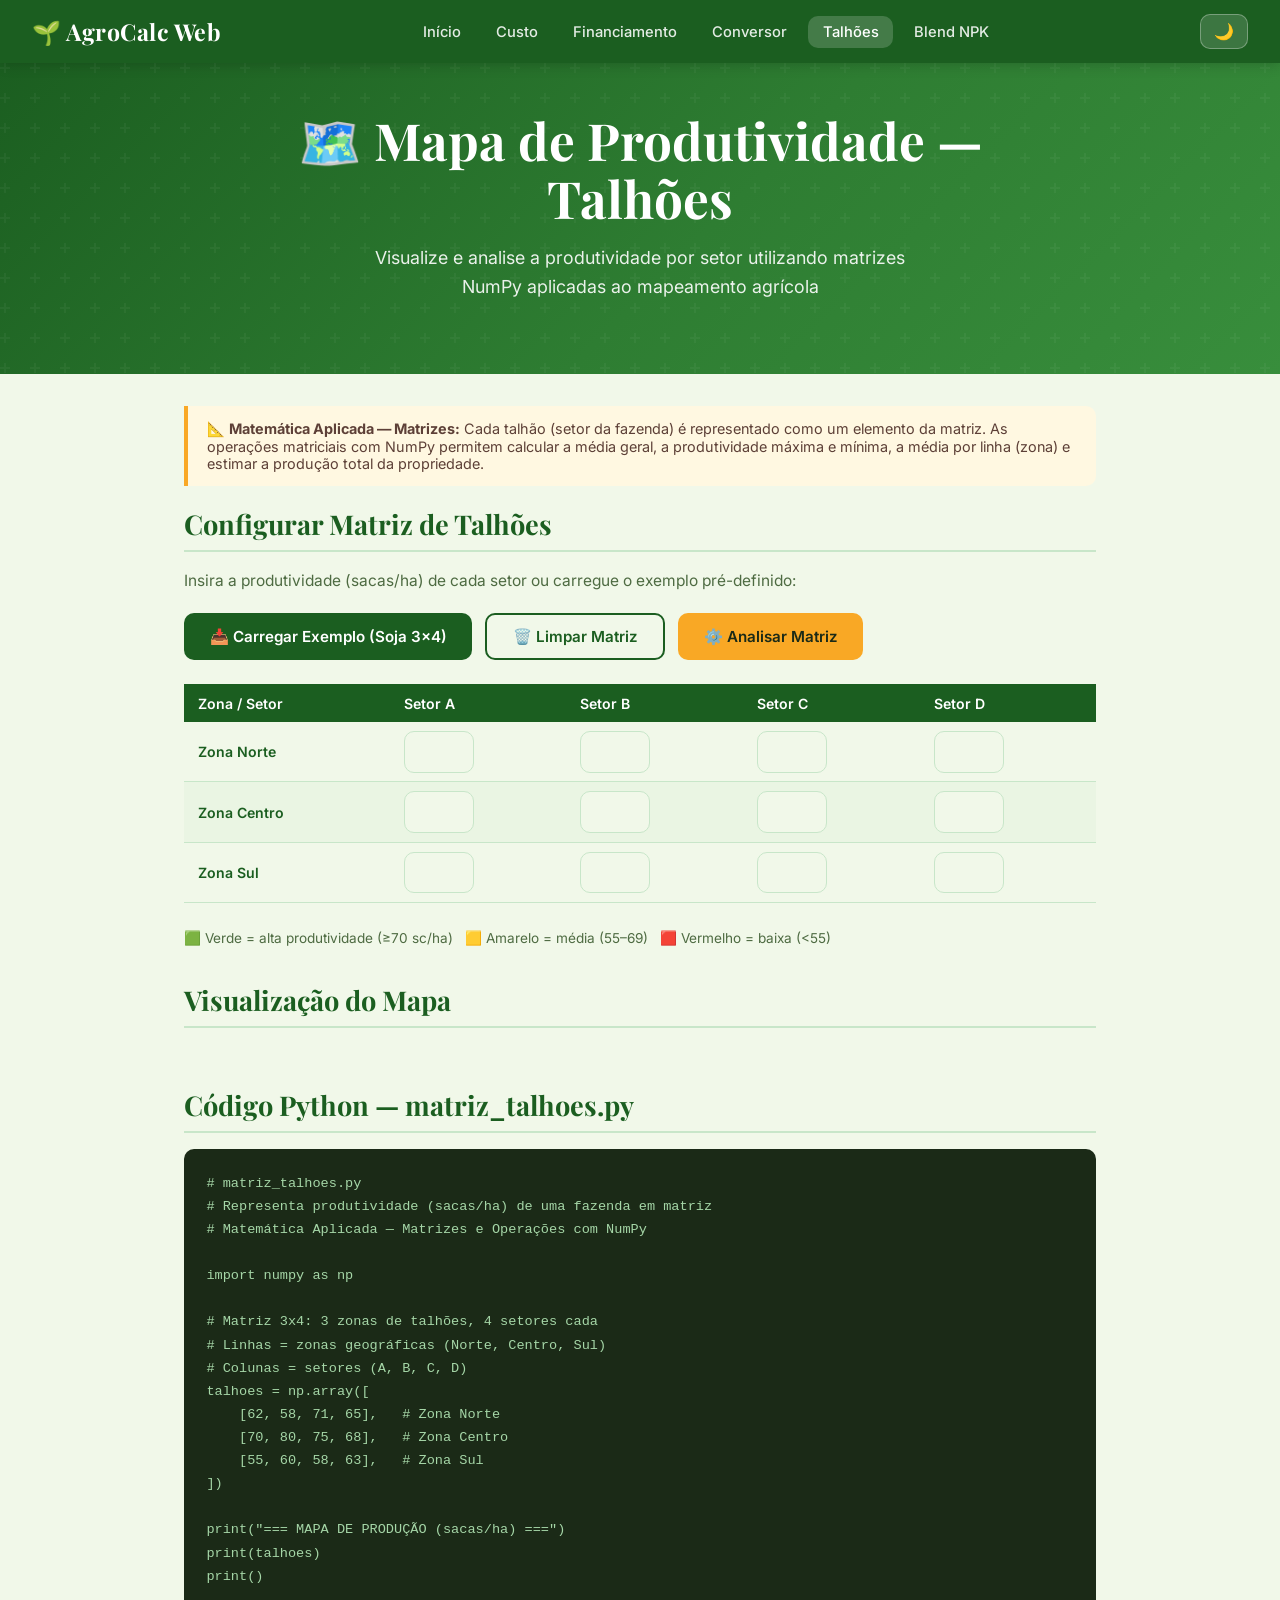
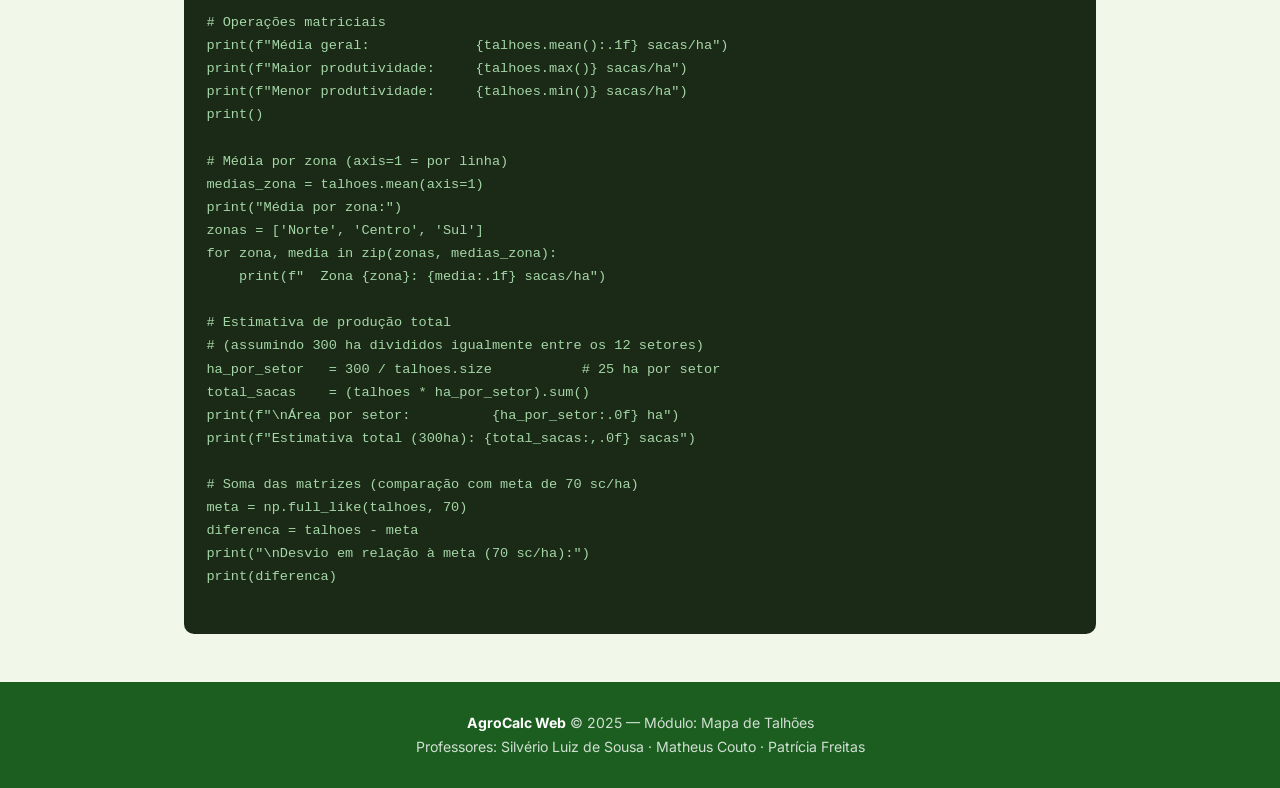
==== talhoes.html @ 4068cd6c "Add files via upload" ====
<!DOCTYPE html>
<html lang="pt-BR">
<head>
  <meta charset="UTF-8">
  <meta name="viewport" content="width=device-width, initial-scale=1.0">
  <title>AgroCalc Web — Mapa de Talhões</title>
  <link rel="stylesheet" href="style.css">
  <link href="https://fonts.googleapis.com/css2?family=Playfair+Display:wght@600;700&family=Inter:wght@400;500;600;700&display=swap" rel="stylesheet">
</head>
<body>

<header>
  <nav class="navbar">
    <div class="logo">🌱 AgroCalc Web</div>
    <ul class="nav-links" id="navLinks">
      <li><a href="index.html">Início</a></li>
      <li><a href="custo.html">Custo</a></li>
      <li><a href="financiamento.html">Financiamento</a></li>
      <li><a href="conversor.html">Conversor</a></li>
      <li><a href="talhoes.html" class="ativo">Talhões</a></li>
      <li><a href="blend.html">Blend NPK</a></li>
    </ul>
    <button class="btn-tema" id="btnTema" title="Alternar tema">🌙</button>
    <button class="hamburger" id="hamburger" aria-label="Menu" aria-expanded="false">
      <span></span><span></span><span></span>
    </button>
  </nav>
</header>

<main>
  <section class="hero" style="padding:3rem 2rem 2.5rem;">
    <div class="hero-conteudo">
      <h1>🗺️ Mapa de Produtividade — Talhões</h1>
      <p>Visualize e analise a produtividade por setor utilizando matrizes NumPy aplicadas ao mapeamento agrícola</p>
    </div>
  </section>

  <section class="secao-conteudo">

    <div class="aviso">
      📐 <strong>Matemática Aplicada — Matrizes:</strong> Cada talhão (setor da fazenda) é representado como um elemento da matriz. As operações matriciais com NumPy permitem calcular a média geral, a produtividade máxima e mínima, a média por linha (zona) e estimar a produção total da propriedade.
    </div>

    <!-- Configuração da matriz -->
    <h2>Configurar Matriz de Talhões</h2>
    <p style="margin-bottom:1.2rem; color:var(--cor-texto-suave);">Insira a produtividade (sacas/ha) de cada setor ou carregue o exemplo pré-definido:</p>

    <div style="display:flex; gap:0.8rem; flex-wrap:wrap; margin-bottom:1.5rem;">
      <button class="btn" onclick="carregarExemplo()">📥 Carregar Exemplo (Soja 3×4)</button>
      <button class="btn btn-outline" onclick="limparMatriz()">🗑️ Limpar Matriz</button>
      <button class="btn btn-destaque" onclick="analisarMatriz()">⚙️ Analisar Matriz</button>
    </div>

    <!-- Inputs da matriz 3x4 -->
    <div style="overflow-x:auto; margin-bottom:1.5rem;">
      <table id="tabelaInput" style="min-width:360px;">
        <thead>
          <tr>
            <th>Zona / Setor</th>
            <th>Setor A</th>
            <th>Setor B</th>
            <th>Setor C</th>
            <th>Setor D</th>
          </tr>
        </thead>
        <tbody id="inputBody"></tbody>
      </table>
    </div>

    <p style="font-size:0.85rem; color:var(--cor-texto-suave);">
      🟩 Verde = alta produtividade (≥70 sc/ha) &nbsp; 🟨 Amarelo = média (55–69) &nbsp; 🟥 Vermelho = baixa (&lt;55)
    </p>

    <!-- Resultado da análise -->
    <div class="resultado-box" id="resultadoTalhao" style="margin-top:1.5rem;">
      <h4>📊 Análise Matricial</h4>
      <div class="resultado-item"><span>Média Geral</span><span class="valor" id="mediaGeral">—</span></div>
      <div class="resultado-item"><span>Maior produtividade</span><span class="valor" id="maiorProd">—</span></div>
      <div class="resultado-item"><span>Menor produtividade</span><span class="valor" id="menorProd">—</span></div>
      <div class="resultado-item"><span>Média Zona Norte</span><span class="valor" id="mediaNorte">—</span></div>
      <div class="resultado-item"><span>Média Zona Centro</span><span class="valor" id="mediaCentro">—</span></div>
      <div class="resultado-item"><span>Média Zona Sul</span><span class="valor" id="mediaSul">—</span></div>
      <div class="resultado-item"><span>Estimativa total (300 ha)</span><span class="valor" id="estimTotal">—</span></div>
    </div>

    <!-- Visualização visual da matriz -->
    <h2 style="margin-top:2rem;">Visualização do Mapa</h2>
    <div class="tabela-wrapper">
      <table class="matriz-visual" id="mapaVisual" style="display:none;">
        <thead>
          <tr>
            <th>Zona</th>
            <th>Setor A</th>
            <th>Setor B</th>
            <th>Setor C</th>
            <th>Setor D</th>
            <th>Média</th>
          </tr>
        </thead>
        <tbody id="mapaBody"></tbody>
      </table>
    </div>

    <!-- Código Python -->
    <h2 style="margin-top:2.5rem;">Código Python — matriz_talhoes.py</h2>
    <pre style="background:#1B2A17; color:#A5D6A7; padding:1.4rem; border-radius:var(--raio); overflow-x:auto; font-size:0.85rem; line-height:1.7;">
<code># matriz_talhoes.py
# Representa produtividade (sacas/ha) de uma fazenda em matriz
# Matemática Aplicada — Matrizes e Operações com NumPy

import numpy as np

# Matriz 3x4: 3 zonas de talhões, 4 setores cada
# Linhas = zonas geográficas (Norte, Centro, Sul)
# Colunas = setores (A, B, C, D)
talhoes = np.array([
    [62, 58, 71, 65],   # Zona Norte
    [70, 80, 75, 68],   # Zona Centro
    [55, 60, 58, 63],   # Zona Sul
])

print("=== MAPA DE PRODUÇÃO (sacas/ha) ===")
print(talhoes)
print()

# Operações matriciais
print(f"Média geral:             {talhoes.mean():.1f} sacas/ha")
print(f"Maior produtividade:     {talhoes.max()} sacas/ha")
print(f"Menor produtividade:     {talhoes.min()} sacas/ha")
print()

# Média por zona (axis=1 = por linha)
medias_zona = talhoes.mean(axis=1)
print("Média por zona:")
zonas = ['Norte', 'Centro', 'Sul']
for zona, media in zip(zonas, medias_zona):
    print(f"  Zona {zona}: {media:.1f} sacas/ha")

# Estimativa de produção total
# (assumindo 300 ha divididos igualmente entre os 12 setores)
ha_por_setor   = 300 / talhoes.size           # 25 ha por setor
total_sacas    = (talhoes * ha_por_setor).sum()
print(f"\nÁrea por setor:          {ha_por_setor:.0f} ha")
print(f"Estimativa total (300ha): {total_sacas:,.0f} sacas")

# Soma das matrizes (comparação com meta de 70 sc/ha)
meta = np.full_like(talhoes, 70)
diferenca = talhoes - meta
print("\nDesvio em relação à meta (70 sc/ha):")
print(diferenca)</code>
    </pre>

  </section>
</main>

<footer>
  <p><strong>AgroCalc Web</strong> &copy; 2025 — Módulo: Mapa de Talhões</p>
  <p>Professores: Silvério Luiz de Sousa · Matheus Couto · Patrícia Freitas</p>
</footer>

<script>
  // ── Dark mode e menu ──
  const hamburger = document.getElementById('hamburger');
  const navLinks  = document.getElementById('navLinks');
  hamburger.addEventListener('click', () => {
    const ab = navLinks.classList.toggle('aberto');
    hamburger.classList.toggle('aberto', ab);
    hamburger.setAttribute('aria-expanded', ab);
  });
  const btnTema = document.getElementById('btnTema');
  if (localStorage.getItem('agrocalc-tema') === 'dark') {
    document.body.classList.add('dark-mode'); btnTema.textContent = '☀️';
  }
  btnTema.addEventListener('click', () => {
    document.body.classList.toggle('dark-mode');
    const escuro = document.body.classList.contains('dark-mode');
    btnTema.textContent = escuro ? '☀️' : '🌙';
    localStorage.setItem('agrocalc-tema', escuro ? 'dark' : 'light');
  });

  // ── Dados ──
  const zonas = ['Zona Norte', 'Zona Centro', 'Zona Sul'];
  const exemploDados = [[62, 58, 71, 65],[70, 80, 75, 68],[55, 60, 58, 63]];

  // Gera inputs da matriz
  function gerarInputs(dados) {
    const tbody = document.getElementById('inputBody');
    tbody.innerHTML = '';
    for (let i = 0; i < 3; i++) {
      let cells = `<td style="font-weight:600; color:var(--cor-primaria);">${zonas[i]}</td>`;
      for (let j = 0; j < 4; j++) {
        const val = dados ? dados[i][j] : '';
        cells += `<td><input type="number" id="m${i}${j}" value="${val}" min="0" max="200" step="0.1" style="width:70px; text-align:center;"></td>`;
      }
      tbody.innerHTML += `<tr>${cells}</tr>`;
    }
  }

  function lerMatriz() {
    const mat = [];
    for (let i = 0; i < 3; i++) {
      const linha = [];
      for (let j = 0; j < 4; j++) {
        const v = parseFloat(document.getElementById(`m${i}${j}`).value);
        if (isNaN(v)) return null;
        linha.push(v);
      }
      mat.push(linha);
    }
    return mat;
  }

  function carregarExemplo() { gerarInputs(exemploDados); analisarMatriz(); }
  function limparMatriz()   { gerarInputs(null); document.getElementById('resultadoTalhao').classList.remove('visivel'); document.getElementById('mapaVisual').style.display='none'; }

  function classeProd(v) {
    if (v >= 70) return 'prod-alta';
    if (v >= 55) return 'prod-media';
    return 'prod-baixa';
  }

  function analisarMatriz() {
    const mat = lerMatriz();
    if (!mat) { alert('Preencha todos os campos com valores numéricos.'); return; }

    const flat  = mat.flat();
    const total = flat.reduce((a,b) => a+b, 0);
    const n     = flat.length;
    const media = total / n;
    const max   = Math.max(...flat);
    const min   = Math.min(...flat);
    const mediasPorLinha = mat.map(l => l.reduce((a,b)=>a+b,0)/l.length);
    const haPorSetor = 300 / n;
    const estimTotal = flat.reduce((acc, v) => acc + v * haPorSetor, 0);

    document.getElementById('mediaGeral').textContent   = media.toFixed(1) + ' sc/ha';
    document.getElementById('maiorProd').textContent    = max + ' sc/ha';
    document.getElementById('menorProd').textContent    = min + ' sc/ha';
    document.getElementById('mediaNorte').textContent   = mediasPorLinha[0].toFixed(1) + ' sc/ha';
    document.getElementById('mediaCentro').textContent  = mediasPorLinha[1].toFixed(1) + ' sc/ha';
    document.getElementById('mediaSul').textContent     = mediasPorLinha[2].toFixed(1) + ' sc/ha';
    document.getElementById('estimTotal').textContent   = Math.round(estimTotal).toLocaleString('pt-BR') + ' sacas';

    document.getElementById('resultadoTalhao').classList.add('visivel');

    // Mapa visual
    const mapaBody = document.getElementById('mapaBody');
    mapaBody.innerHTML = '';
    mat.forEach((linha, i) => {
      const mediaLinha = mediasPorLinha[i];
      let cells = `<td style="font-weight:600;">${zonas[i]}</td>`;
      linha.forEach(v => {
        cells += `<td class="${classeProd(v)}">${v}</td>`;
      });
      cells += `<td class="${classeProd(mediaLinha)}" style="font-style:italic;">${mediaLinha.toFixed(1)}</td>`;
      mapaBody.innerHTML += `<tr>${cells}</tr>`;
    });
    document.getElementById('mapaVisual').style.display = 'table';
  }

  // Inicializar
  gerarInputs(null);
</script>

</body>
</html>
---- style.css ----
/* ============================================================
   style.css — AgroCalc Web
   Projeto Integrador — UC1 Linguagem de Apresentação e
   Estruturação de Conteúdos
   ============================================================ */

/* ── Variáveis CSS (paleta, tipografia, espaçamento) ───────── */
:root {
  --cor-primaria:    #1B5E20;   /* verde escuro agro */
  --cor-secundaria:  #388E3C;   /* verde médio */
  --cor-destaque:    #F9A825;   /* âmbar colheita */
  --cor-acento:      #1A237E;   /* azul índigo */
  --cor-fundo:       #F1F8E9;   /* verde-creme */
  --cor-fundo-card:  #FFFFFF;
  --cor-texto:       #1B2A17;
  --cor-texto-suave: #4E6B42;
  --cor-borda:       #C8E6C9;
  --fonte-display:   'Playfair Display', serif;
  --fonte-corpo:     'Inter', sans-serif;
  --raio:            10px;
  --raio-lg:         18px;
  --sombra:          0 2px 16px rgba(27, 94, 32, 0.10);
  --sombra-hover:    0 8px 32px rgba(27, 94, 32, 0.18);
  --transicao:       0.25s ease;
}

/* ── Dark mode ─────────────────────────────────────────────── */
body.dark-mode {
  --cor-primaria:    #A5D6A7;
  --cor-secundaria:  #81C784;
  --cor-destaque:    #FFD54F;
  --cor-acento:      #90CAF9;
  --cor-fundo:       #121F0F;
  --cor-fundo-card:  #1C2E19;
  --cor-texto:       #E8F5E9;
  --cor-texto-suave: #A5D6A7;
  --cor-borda:       #2E4628;
  --sombra:          0 2px 16px rgba(0, 0, 0, 0.40);
  --sombra-hover:    0 8px 32px rgba(0, 0, 0, 0.55);
}

/* ── Reset e base ──────────────────────────────────────────── */
*, *::before, *::after { box-sizing: border-box; margin: 0; padding: 0; }

html { scroll-behavior: smooth; }

body {
  font-family: var(--fonte-corpo);
  background: var(--cor-fundo);
  color: var(--cor-texto);
  min-height: 100vh;
  transition: background var(--transicao), color var(--transicao);
}

a { color: var(--cor-secundaria); text-decoration: none; }
a:hover { text-decoration: underline; }

img { max-width: 100%; height: auto; }

/* ── Navbar ─────────────────────────────────────────────────── */
.navbar {
  position: sticky;
  top: 0;
  z-index: 100;
  display: flex;
  align-items: center;
  justify-content: space-between;
  padding: 0.85rem 2rem;
  background: var(--cor-primaria);
  box-shadow: 0 2px 12px rgba(0,0,0,0.18);
}

.logo {
  font-family: var(--fonte-display);
  font-size: 1.45rem;
  font-weight: 700;
  color: #fff;
  display: flex;
  align-items: center;
  gap: 0.5rem;
  letter-spacing: 0.5px;
}

.nav-links {
  display: flex;
  list-style: none;
  gap: 0.4rem;
}

.nav-links a {
  color: rgba(255,255,255,0.88);
  padding: 0.45rem 0.9rem;
  border-radius: var(--raio);
  font-size: 0.92rem;
  font-weight: 500;
  transition: background var(--transicao), color var(--transicao);
}

.nav-links a:hover,
.nav-links a.ativo {
  background: rgba(255,255,255,0.18);
  color: #fff;
  text-decoration: none;
}

/* toggle dark mode */
.btn-tema {
  background: rgba(255,255,255,0.15);
  border: 1px solid rgba(255,255,255,0.3);
  color: #fff;
  padding: 0.45rem 0.8rem;
  border-radius: var(--raio);
  cursor: pointer;
  font-size: 1rem;
  transition: background var(--transicao);
  margin-left: 0.6rem;
}
.btn-tema:hover { background: rgba(255,255,255,0.28); }

/* menu hambúrguer */
.hamburger {
  display: none;
  flex-direction: column;
  gap: 5px;
  background: none;
  border: none;
  cursor: pointer;
  padding: 4px;
}
.hamburger span {
  display: block;
  width: 25px;
  height: 2px;
  background: #fff;
  border-radius: 2px;
  transition: transform var(--transicao), opacity var(--transicao);
}
.hamburger.aberto span:nth-child(1) { transform: translateY(7px) rotate(45deg); }
.hamburger.aberto span:nth-child(2) { opacity: 0; }
.hamburger.aberto span:nth-child(3) { transform: translateY(-7px) rotate(-45deg); }

/* ── Hero ──────────────────────────────────────────────────── */
.hero {
  background: linear-gradient(135deg, var(--cor-primaria) 0%, #2E7D32 55%, #388E3C 100%);
  color: #fff;
  padding: 5rem 2rem 4rem;
  text-align: center;
  position: relative;
  overflow: hidden;
}

.hero::before {
  content: '';
  position: absolute;
  inset: 0;
  background: url("data:image/svg+xml,%3Csvg width='60' height='60' viewBox='0 0 60 60' xmlns='http://www.w3.org/2000/svg'%3E%3Cg fill='none' fill-rule='evenodd'%3E%3Cg fill='%23ffffff' fill-opacity='0.04'%3E%3Cpath d='M36 34v-4h-2v4h-4v2h4v4h2v-4h4v-2h-4zm0-30V0h-2v4h-4v2h4v4h2V6h4V4h-4zM6 34v-4H4v4H0v2h4v4h2v-4h4v-2H6zM6 4V0H4v4H0v2h4v4h2V6h4V4H6z'/%3E%3C/g%3E%3C/g%3E%3C/svg%3E");
}

.hero-conteudo { position: relative; z-index: 1; max-width: 750px; margin: 0 auto; }

.hero h1 {
  font-family: var(--fonte-display);
  font-size: clamp(2rem, 5vw, 3.2rem);
  font-weight: 700;
  line-height: 1.15;
  margin-bottom: 1rem;
}

.hero p {
  font-size: 1.12rem;
  opacity: 0.9;
  max-width: 560px;
  margin: 0 auto 2rem;
  line-height: 1.6;
}

.hero-badges {
  display: flex;
  gap: 0.7rem;
  justify-content: center;
  flex-wrap: wrap;
}

.badge {
  background: rgba(255,255,255,0.18);
  border: 1px solid rgba(255,255,255,0.35);
  color: #fff;
  padding: 0.35rem 0.9rem;
  border-radius: 999px;
  font-size: 0.82rem;
  font-weight: 500;
}

/* ── Grid de cards ──────────────────────────────────────────── */
.secao-titulo {
  text-align: center;
  padding: 3rem 2rem 1.5rem;
}

.secao-titulo h2 {
  font-family: var(--fonte-display);
  font-size: 1.9rem;
  color: var(--cor-primaria);
  margin-bottom: 0.5rem;
}

.secao-titulo p {
  color: var(--cor-texto-suave);
  font-size: 1rem;
}

.cards-grid {
  display: grid;
  grid-template-columns: repeat(auto-fit, minmax(280px, 1fr));
  gap: 1.5rem;
  padding: 1rem 2rem 3rem;
  max-width: 1200px;
  margin: 0 auto;
}

/* ── Card ────────────────────────────────────────────────────── */
@keyframes fadeUp {
  from { opacity: 0; transform: translateY(28px); }
  to   { opacity: 1; transform: translateY(0); }
}

.card {
  background: var(--cor-fundo-card);
  border-radius: var(--raio-lg);
  box-shadow: var(--sombra);
  padding: 1.8rem 1.6rem;
  animation: fadeUp 0.45s ease both;
  transition: transform var(--transicao), box-shadow var(--transicao);
  border: 1px solid var(--cor-borda);
  display: flex;
  flex-direction: column;
  gap: 0.8rem;
}

.card:nth-child(1) { animation-delay: 0.05s; }
.card:nth-child(2) { animation-delay: 0.10s; }
.card:nth-child(3) { animation-delay: 0.15s; }
.card:nth-child(4) { animation-delay: 0.20s; }
.card:nth-child(5) { animation-delay: 0.25s; }
.card:nth-child(6) { animation-delay: 0.30s; }

.card:hover {
  transform: translateY(-6px);
  box-shadow: var(--sombra-hover);
}

.card-icone {
  font-size: 2.2rem;
  line-height: 1;
}

.card h3 {
  font-family: var(--fonte-display);
  font-size: 1.2rem;
  color: var(--cor-primaria);
}

.card p {
  color: var(--cor-texto-suave);
  font-size: 0.92rem;
  line-height: 1.55;
  flex: 1;
}

.card-tags {
  display: flex;
  flex-wrap: wrap;
  gap: 0.4rem;
}

.tag {
  background: var(--cor-fundo);
  color: var(--cor-secundaria);
  border: 1px solid var(--cor-borda);
  padding: 0.2rem 0.6rem;
  border-radius: 999px;
  font-size: 0.75rem;
  font-weight: 600;
}

.card .btn { margin-top: 0.4rem; width: 100%; }

/* ── Botões ──────────────────────────────────────────────────── */
.btn {
  display: inline-block;
  background: var(--cor-primaria);
  color: #fff;
  border: none;
  padding: 0.75rem 1.6rem;
  border-radius: var(--raio);
  cursor: pointer;
  font-family: var(--fonte-corpo);
  font-size: 0.95rem;
  font-weight: 600;
  text-align: center;
  transition: background var(--transicao), transform 0.1s ease, box-shadow var(--transicao);
  text-decoration: none;
}

.btn:hover {
  background: var(--cor-secundaria);
  text-decoration: none;
  color: #fff;
  box-shadow: 0 4px 14px rgba(56, 142, 60, 0.35);
}

.btn:active { transform: scale(0.97); }

.btn-destaque {
  background: var(--cor-destaque);
  color: var(--cor-texto);
}
.btn-destaque:hover { background: #E65100; color: #fff; }

.btn-outline {
  background: transparent;
  color: var(--cor-primaria);
  border: 2px solid var(--cor-primaria);
}
.btn-outline:hover { background: var(--cor-primaria); color: #fff; }

/* ── Formulários ─────────────────────────────────────────────── */
.form-grupo {
  display: flex;
  flex-direction: column;
  gap: 0.4rem;
  margin-bottom: 1.1rem;
}

label {
  font-size: 0.9rem;
  font-weight: 600;
  color: var(--cor-texto-suave);
}

input[type="text"],
input[type="number"],
select,
textarea {
  background: var(--cor-fundo);
  border: 1.5px solid var(--cor-borda);
  border-radius: var(--raio);
  padding: 0.65rem 0.9rem;
  font-family: var(--fonte-corpo);
  font-size: 0.95rem;
  color: var(--cor-texto);
  transition: border-color var(--transicao), box-shadow var(--transicao);
  width: 100%;
}

input:focus, select:focus, textarea:focus {
  outline: none;
  border-color: var(--cor-secundaria);
  box-shadow: 0 0 0 3px rgba(56,142,60,0.18);
}

/* ── Resultado / alertas ─────────────────────────────────────── */
.resultado-box {
  background: var(--cor-fundo);
  border-left: 4px solid var(--cor-secundaria);
  border-radius: 0 var(--raio) var(--raio) 0;
  padding: 1.2rem 1.4rem;
  margin-top: 1.4rem;
  display: none;
}

.resultado-box.visivel { display: block; animation: fadeUp 0.3s ease; }

.resultado-box h4 {
  font-family: var(--fonte-display);
  font-size: 1.05rem;
  color: var(--cor-primaria);
  margin-bottom: 0.6rem;
}

.resultado-item {
  display: flex;
  justify-content: space-between;
  padding: 0.35rem 0;
  border-bottom: 1px solid var(--cor-borda);
  font-size: 0.92rem;
}
.resultado-item:last-child { border-bottom: none; }
.resultado-item .valor { font-weight: 700; color: var(--cor-acento); }

/* ── Tabela ──────────────────────────────────────────────────── */
.tabela-wrapper { overflow-x: auto; margin-top: 1.2rem; }

table {
  width: 100%;
  border-collapse: collapse;
  font-size: 0.88rem;
}

th {
  background: var(--cor-primaria);
  color: #fff;
  padding: 0.65rem 0.9rem;
  text-align: left;
  font-weight: 600;
}

td {
  padding: 0.55rem 0.9rem;
  border-bottom: 1px solid var(--cor-borda);
  color: var(--cor-texto);
}

tr:nth-child(even) td { background: rgba(200,230,201,0.18); }
tr:hover td { background: rgba(200,230,201,0.35); }

/* ── Seção de conteúdo ───────────────────────────────────────── */
.secao-conteudo {
  max-width: 960px;
  margin: 0 auto;
  padding: 2rem 1.5rem 3rem;
}

.secao-conteudo h2 {
  font-family: var(--fonte-display);
  font-size: 1.7rem;
  color: var(--cor-primaria);
  margin-bottom: 1rem;
  padding-bottom: 0.5rem;
  border-bottom: 2px solid var(--cor-borda);
}

.secao-conteudo h3 {
  font-size: 1.1rem;
  color: var(--cor-acento);
  margin: 1.5rem 0 0.6rem;
}

.secao-conteudo p, .secao-conteudo li {
  line-height: 1.7;
  color: var(--cor-texto);
  font-size: 0.97rem;
}

/* ── Linha do tempo ──────────────────────────────────────────── */
.timeline {
  position: relative;
  padding: 1rem 0;
}

.timeline::before {
  content: '';
  position: absolute;
  left: 28px;
  top: 0;
  bottom: 0;
  width: 3px;
  background: linear-gradient(to bottom, var(--cor-primaria), var(--cor-destaque));
  border-radius: 999px;
}

.timeline-item {
  display: flex;
  gap: 1.5rem;
  margin-bottom: 2rem;
  padding-left: 0;
  animation: fadeUp 0.5s ease both;
}

.timeline-item:nth-child(1) { animation-delay: 0.05s; }
.timeline-item:nth-child(2) { animation-delay: 0.12s; }
.timeline-item:nth-child(3) { animation-delay: 0.19s; }
.timeline-item:nth-child(4) { animation-delay: 0.26s; }
.timeline-item:nth-child(5) { animation-delay: 0.33s; }
.timeline-item:nth-child(6) { animation-delay: 0.40s; }
.timeline-item:nth-child(7) { animation-delay: 0.47s; }

.timeline-ponto {
  flex-shrink: 0;
  width: 58px;
  height: 58px;
  border-radius: 50%;
  background: var(--cor-primaria);
  display: flex;
  align-items: center;
  justify-content: center;
  font-size: 1.3rem;
  box-shadow: 0 0 0 4px var(--cor-fundo), 0 0 0 7px var(--cor-borda);
  z-index: 1;
}

.timeline-body {
  background: var(--cor-fundo-card);
  border: 1px solid var(--cor-borda);
  border-radius: var(--raio-lg);
  padding: 1rem 1.2rem;
  flex: 1;
  box-shadow: var(--sombra);
  transition: transform var(--transicao);
}

.timeline-body:hover { transform: translateX(4px); }

.timeline-ano {
  font-size: 0.8rem;
  font-weight: 700;
  color: var(--cor-destaque);
  text-transform: uppercase;
  letter-spacing: 1px;
}

.timeline-body h4 {
  font-family: var(--fonte-display);
  font-size: 1.05rem;
  color: var(--cor-primaria);
  margin: 0.2rem 0 0.4rem;
}

.timeline-body p {
  font-size: 0.9rem;
  color: var(--cor-texto-suave);
  line-height: 1.55;
}

/* ── Glossário ───────────────────────────────────────────────── */
.glossario-grid {
  display: grid;
  grid-template-columns: repeat(auto-fit, minmax(260px, 1fr));
  gap: 1rem;
  margin-top: 1.2rem;
}

.glossario-item {
  background: var(--cor-fundo-card);
  border: 1px solid var(--cor-borda);
  border-radius: var(--raio);
  padding: 1rem 1.2rem;
  transition: border-color var(--transicao);
}

.glossario-item:hover { border-color: var(--cor-secundaria); }

.glossario-item dt {
  font-weight: 700;
  color: var(--cor-primaria);
  font-size: 0.95rem;
  margin-bottom: 0.3rem;
}

.glossario-item dd {
  font-size: 0.88rem;
  color: var(--cor-texto-suave);
  line-height: 1.55;
}

/* ── Porta lógica ────────────────────────────────────────────── */
.logica-box {
  background: var(--cor-fundo-card);
  border: 1px solid var(--cor-borda);
  border-radius: var(--raio-lg);
  padding: 1.5rem;
  box-shadow: var(--sombra);
  margin-bottom: 1.5rem;
}

.switch-grupo {
  display: flex;
  align-items: center;
  gap: 1rem;
  margin-bottom: 0.8rem;
}

.switch-grupo label { font-weight: 600; min-width: 220px; }

.switch {
  position: relative;
  width: 52px;
  height: 28px;
}

.switch input { opacity: 0; width: 0; height: 0; }

.slider {
  position: absolute;
  inset: 0;
  background: #ccc;
  border-radius: 999px;
  cursor: pointer;
  transition: background var(--transicao);
}

.slider::before {
  content: '';
  position: absolute;
  height: 20px;
  width: 20px;
  left: 4px;
  top: 4px;
  background: #fff;
  border-radius: 50%;
  transition: transform var(--transicao);
}

input:checked + .slider { background: var(--cor-secundaria); }
input:checked + .slider::before { transform: translateX(24px); }

.saida-logica {
  margin-top: 1rem;
  font-size: 1.1rem;
  font-weight: 700;
  padding: 0.8rem 1.2rem;
  border-radius: var(--raio);
  text-align: center;
  transition: background var(--transicao), color var(--transicao);
}

.saida-logica.irrigar {
  background: #E8F5E9;
  color: #1B5E20;
  border: 1.5px solid #A5D6A7;
}

.saida-logica.nao-irrigar {
  background: #FFF3E0;
  color: #E65100;
  border: 1.5px solid #FFCC80;
}

/* ── Mapa de talhões ─────────────────────────────────────────── */
.matriz-visual td {
  text-align: center;
  font-weight: 600;
  font-size: 1rem;
  width: 80px;
  height: 60px;
  border-radius: 4px;
}

.prod-alta  { background: #C8E6C9 !important; color: #1B5E20; }
.prod-media { background: #FFF9C4 !important; color: #5D4037; }
.prod-baixa { background: #FFCDD2 !important; color: #B71C1C; }

/* ── Conversor ───────────────────────────────────────────────── */
.conversor-resultado {
  font-family: 'Courier New', monospace;
  background: #1B2A17;
  color: #A5D6A7;
  border-radius: var(--raio);
  padding: 1.2rem 1.4rem;
  margin-top: 1rem;
  font-size: 1rem;
  line-height: 2;
}

body.dark-mode .conversor-resultado {
  background: #0D1B0A;
  color: #81C784;
}

/* ── Footer ──────────────────────────────────────────────────── */
footer {
  background: var(--cor-primaria);
  color: rgba(255,255,255,0.8);
  text-align: center;
  padding: 1.8rem 1rem;
  font-size: 0.88rem;
  line-height: 1.7;
}

footer strong { color: #fff; }

/* ── Utilitários ─────────────────────────────────────────────── */
.flex-center { display: flex; align-items: center; justify-content: center; }
.gap-1 { gap: 1rem; }
.mt-1 { margin-top: 1rem; }
.mt-2 { margin-top: 2rem; }
.texto-centro { text-align: center; }
.texto-destaque { color: var(--cor-destaque); font-weight: 700; }

.aviso {
  background: #FFF8E1;
  border-left: 4px solid var(--cor-destaque);
  padding: 0.9rem 1.2rem;
  border-radius: 0 var(--raio) var(--raio) 0;
  font-size: 0.9rem;
  color: #5D4037;
  margin-bottom: 1.2rem;
}

body.dark-mode .aviso { background: #2D1F00; color: #FFD54F; }

/* ── Responsividade ──────────────────────────────────────────── */
@media (max-width: 768px) {
  .navbar { padding: 0.8rem 1.2rem; }

  .nav-links {
    display: none;
    flex-direction: column;
    position: absolute;
    top: 60px;
    left: 0;
    right: 0;
    background: var(--cor-primaria);
    padding: 1rem;
    box-shadow: 0 8px 24px rgba(0,0,0,0.2);
    z-index: 99;
    gap: 0.3rem;
  }

  .nav-links.aberto { display: flex; }
  .nav-links a { display: block; padding: 0.7rem 1rem; font-size: 1rem; }

  .hamburger { display: flex; }

  .hero { padding: 3.5rem 1.2rem 3rem; }
  .hero h1 { font-size: 1.8rem; }

  .cards-grid { grid-template-columns: 1fr; padding: 1rem 1.2rem 2rem; }

  .secao-conteudo { padding: 1.5rem 1rem 2rem; }

  .timeline::before { left: 22px; }
  .timeline-ponto { width: 46px; height: 46px; font-size: 1rem; }

  .glossario-grid { grid-template-columns: 1fr; }
}

@media (max-width: 480px) {
  .hero h1 { font-size: 1.5rem; }
  .hero p { font-size: 0.97rem; }
  th, td { padding: 0.45rem 0.6rem; font-size: 0.82rem; }
}

/* ── Reduced motion ──────────────────────────────────────────── */
@media (prefers-reduced-motion: reduce) {
  *, *::before, *::after { animation-duration: 0.01ms !important; transition-duration: 0.01ms !important; }
}
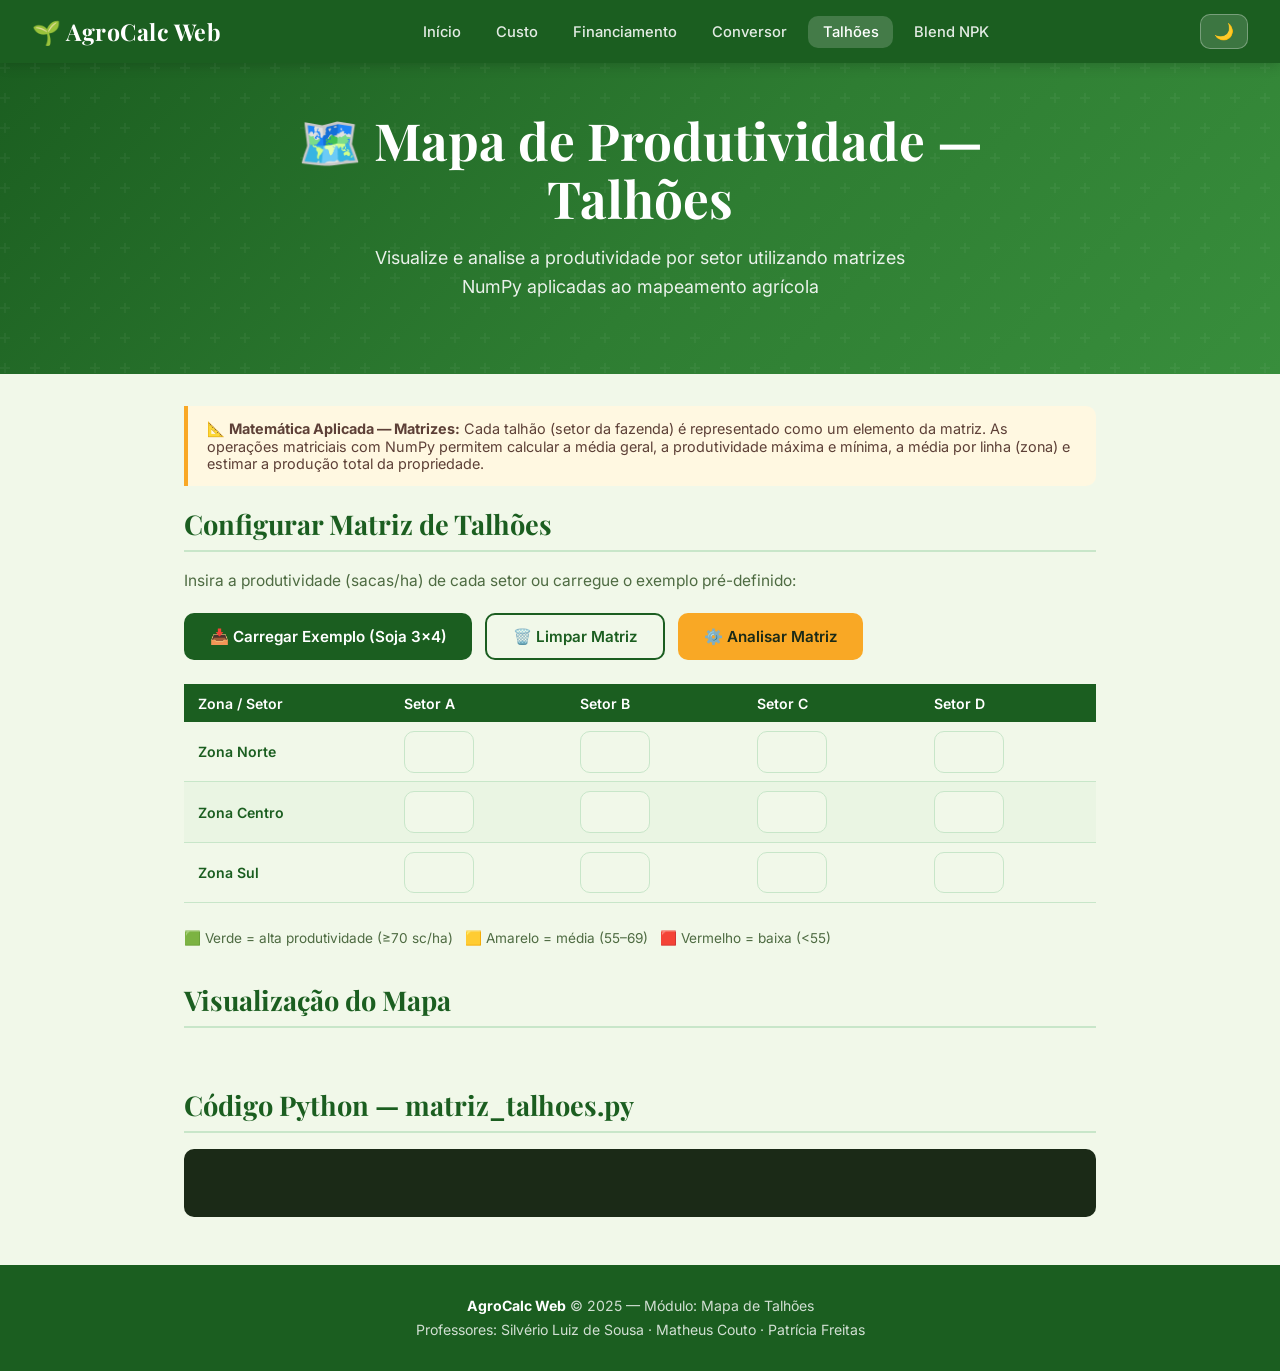
==== commit 98748c8d: "Add files via upload" ====
--- a/talhoes.html
+++ b/talhoes.html
@@ -104,52 +104,6 @@
     <!-- Código Python -->
     <h2 style="margin-top:2.5rem;">Código Python — matriz_talhoes.py</h2>
     <pre style="background:#1B2A17; color:#A5D6A7; padding:1.4rem; border-radius:var(--raio); overflow-x:auto; font-size:0.85rem; line-height:1.7;">
-<code># matriz_talhoes.py
-# Representa produtividade (sacas/ha) de uma fazenda em matriz
-# Matemática Aplicada — Matrizes e Operações com NumPy
-
-import numpy as np
-
-# Matriz 3x4: 3 zonas de talhões, 4 setores cada
-# Linhas = zonas geográficas (Norte, Centro, Sul)
-# Colunas = setores (A, B, C, D)
-talhoes = np.array([
-    [62, 58, 71, 65],   # Zona Norte
-    [70, 80, 75, 68],   # Zona Centro
-    [55, 60, 58, 63],   # Zona Sul
-])
-
-print("=== MAPA DE PRODUÇÃO (sacas/ha) ===")
-print(talhoes)
-print()
-
-# Operações matriciais
-print(f"Média geral:             {talhoes.mean():.1f} sacas/ha")
-print(f"Maior produtividade:     {talhoes.max()} sacas/ha")
-print(f"Menor produtividade:     {talhoes.min()} sacas/ha")
-print()
-
-# Média por zona (axis=1 = por linha)
-medias_zona = talhoes.mean(axis=1)
-print("Média por zona:")
-zonas = ['Norte', 'Centro', 'Sul']
-for zona, media in zip(zonas, medias_zona):
-    print(f"  Zona {zona}: {media:.1f} sacas/ha")
-
-# Estimativa de produção total
-# (assumindo 300 ha divididos igualmente entre os 12 setores)
-ha_por_setor   = 300 / talhoes.size           # 25 ha por setor
-total_sacas    = (talhoes * ha_por_setor).sum()
-print(f"\nÁrea por setor:          {ha_por_setor:.0f} ha")
-print(f"Estimativa total (300ha): {total_sacas:,.0f} sacas")
-
-# Soma das matrizes (comparação com meta de 70 sc/ha)
-meta = np.full_like(talhoes, 70)
-diferenca = talhoes - meta
-print("\nDesvio em relação à meta (70 sc/ha):")
-print(diferenca)</code>
-    </pre>
-
   </section>
 </main>
 
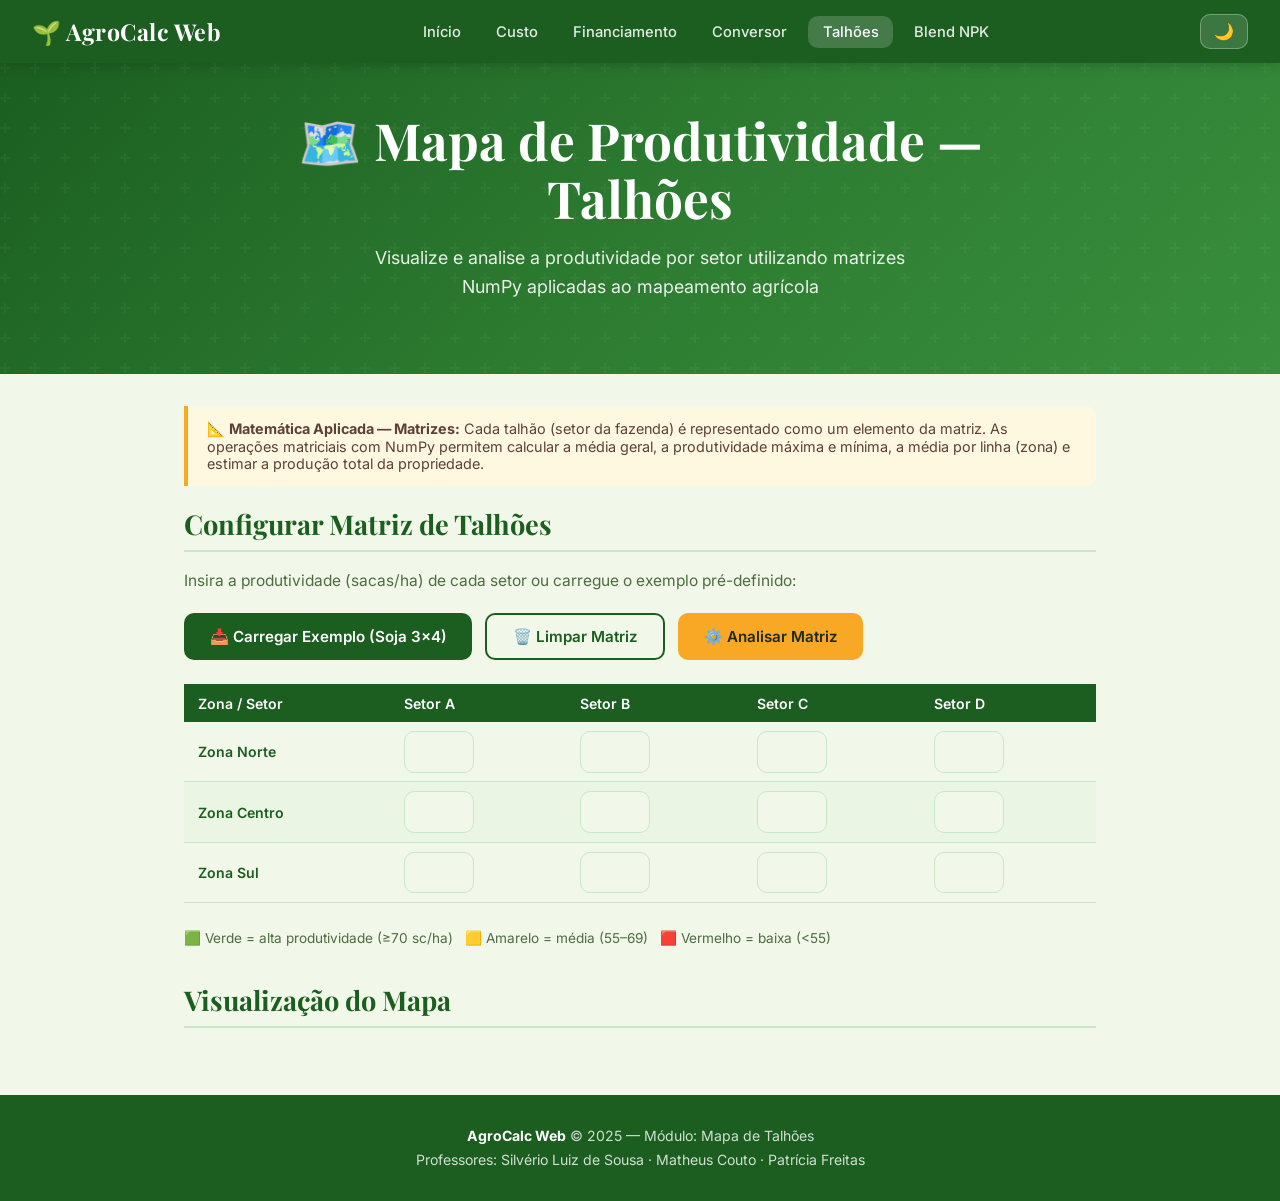
==== commit ced825ee: "Add files via upload" ====
--- a/talhoes.html
+++ b/talhoes.html
@@ -101,9 +101,6 @@
       </table>
     </div>
 
-    <!-- Código Python -->
-    <h2 style="margin-top:2.5rem;">Código Python — matriz_talhoes.py</h2>
-    <pre style="background:#1B2A17; color:#A5D6A7; padding:1.4rem; border-radius:var(--raio); overflow-x:auto; font-size:0.85rem; line-height:1.7;">
   </section>
 </main>
 
--- a/style.css
+++ b/style.css
@@ -582,6 +582,7 @@
 
 .slider {
   position: absolute;
+  width: 50px;
   inset: 0;
   background: #ccc;
   border-radius: 999px;
